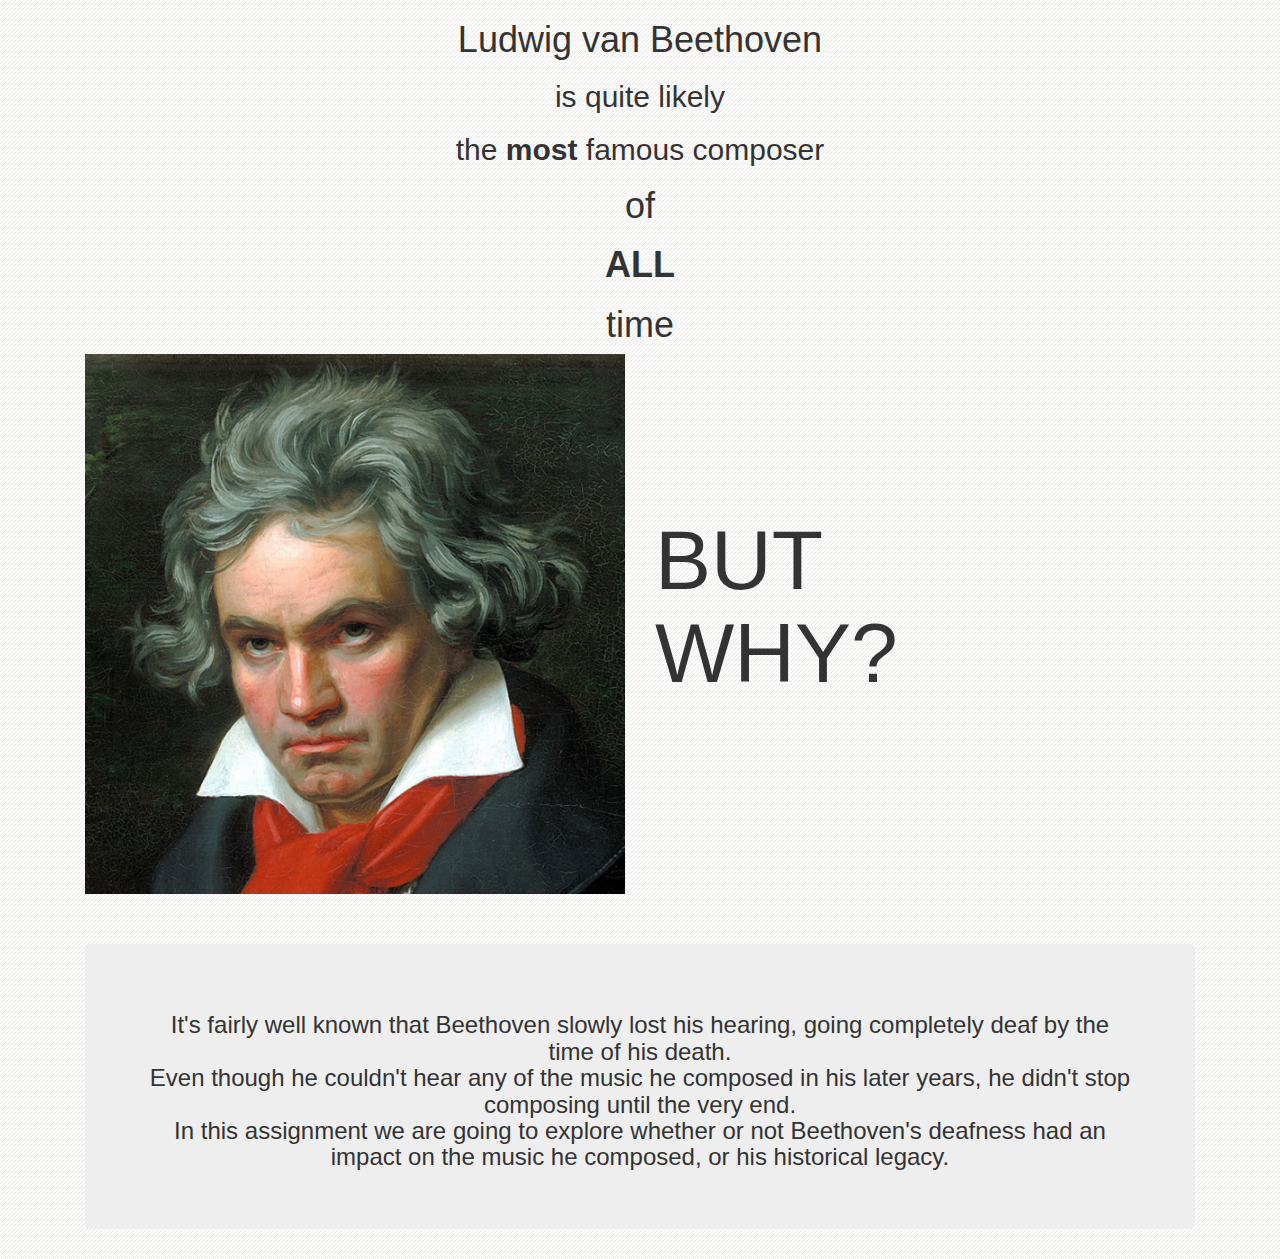
==== index.html @ 41ab372b "stuff" ====
<!DOCTYPE html>
<html lang="en">
<head>
  <meta charset="UTF-8">
  <title>Beethoven</title>
  <link rel="stylesheet" href="https://maxcdn.bootstrapcdn.com/bootstrap/3.3.7/css/bootstrap.min.css">
  <link rel="stylesheet" href="style.css">
</head>
<body>
  <div class="container">
    <div class="col-md-12 text-center">
      <h1>Ludwig van Beethoven</h1>
      <h2>is quite likely</h2>
      <h2>the <strong>most</strong> famous composer</h2>
      <h1>of</h1>
      <h1><strong>ALL</strong></h1>
      <h1>time</h1>
    </div>
    <div class="col-md-6 heading">
      <img src="beethoven.jpg" class="img-responsive">
    </div>
    <div class="col-md-6">
      <h1 class="but-why">
        BUT <br>
        WHY?
      </h1>
    </div>
    <div class="col-md-12">
      <div class="jumbotron intro">
        <h3>It's fairly well known that Beethoven slowly lost his hearing, going completely deaf by the time of his death.  <br>
        Even though he couldn't hear any of the music he composed in his later years, he didn't stop composing until the very end. <br>
        In this assignment we are going to explore whether or not Beethoven's deafness had an impact on the music he composed, or his historical legacy.</h3>
      </div>
    </div>
  </div>

</body>
</html>
---- style.css ----
body {
  background: url('./striped_lens.png')
}


.but-why {
  font-size: 6em;
  margin-top: 160px;
}

.intro {
  margin-top: 50px;
  text-align: center;
}
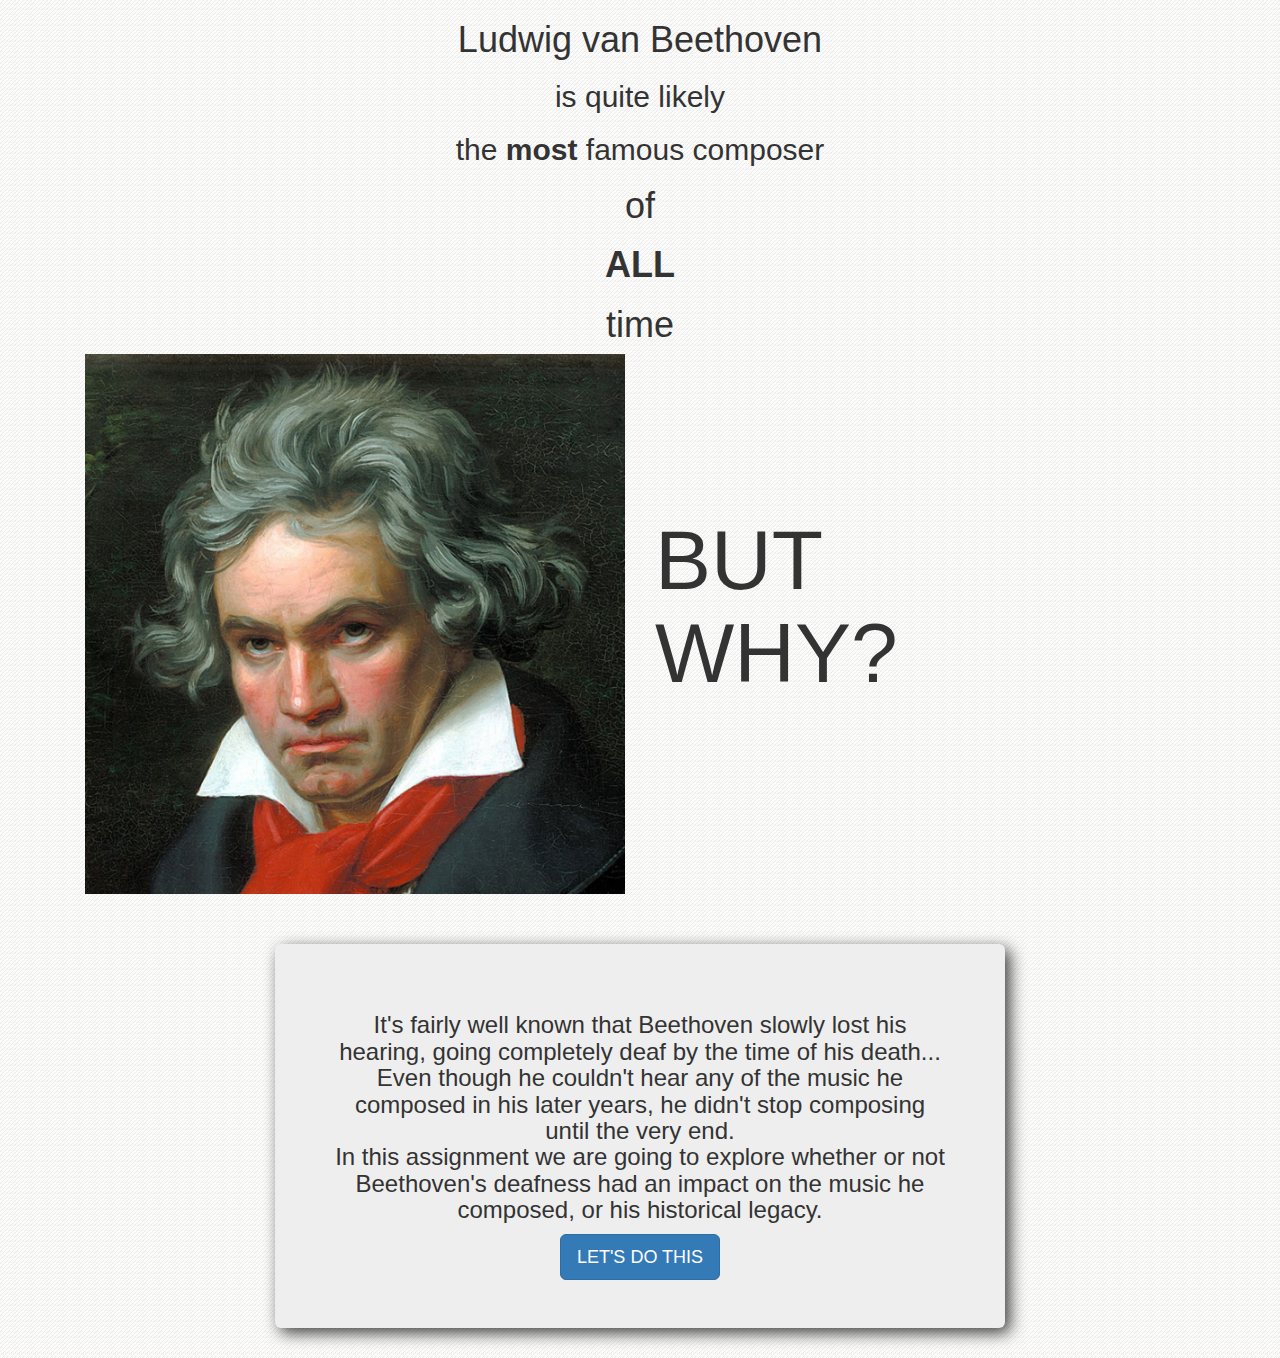
==== commit 31e7a179: "more stuff" ====
--- a/index.html
+++ b/index.html
@@ -25,11 +25,12 @@
         WHY?
       </h1>
     </div>
-    <div class="col-md-12">
+    <div class="col-md-8 col-md-offset-2">
       <div class="jumbotron intro">
-        <h3>It's fairly well known that Beethoven slowly lost his hearing, going completely deaf by the time of his death.  <br>
+        <h3>It's fairly well known that Beethoven slowly lost his hearing, going completely deaf by the time of his death...  <br>
         Even though he couldn't hear any of the music he composed in his later years, he didn't stop composing until the very end. <br>
         In this assignment we are going to explore whether or not Beethoven's deafness had an impact on the music he composed, or his historical legacy.</h3>
+        <a href="lesson.html"><button class="btn btn-lg btn-primary">LET'S DO THIS</button></a>
       </div>
     </div>
   </div>
--- a/style.css
+++ b/style.css
@@ -11,4 +11,14 @@
 .intro {
   margin-top: 50px;
   text-align: center;
+}
+
+.jumbotron {
+  -webkit-box-shadow: 5px 5px 16px 0px rgba(0,0,0,0.75);
+  -moz-box-shadow: 5px 5px 16px 0px rgba(0,0,0,0.75);
+  box-shadow: 5px 5px 16px 0px rgba(0,0,0,0.75);
+}
+
+.well {
+  margin-top: 25px;
 }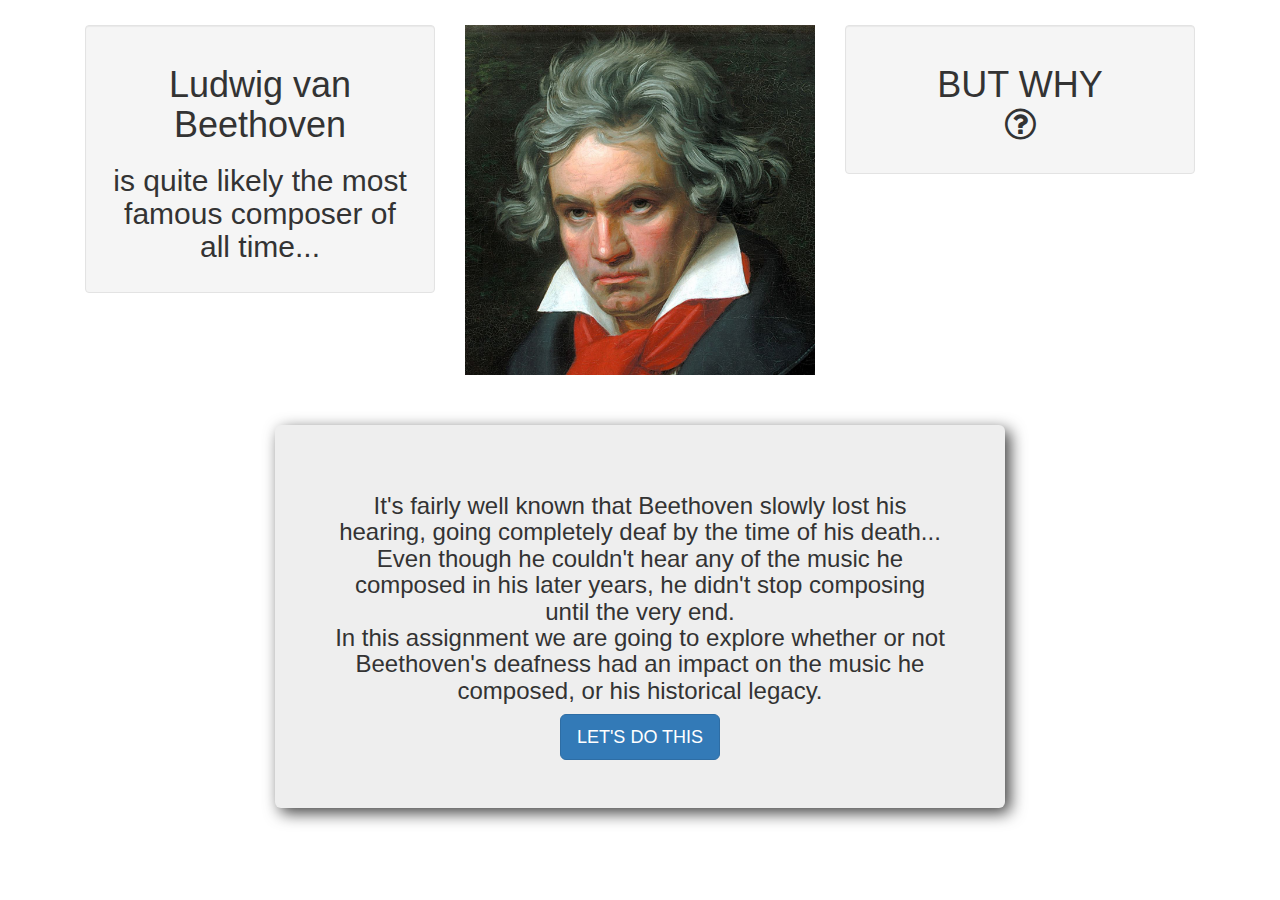
==== commit a41368f6: "content finished" ====
--- a/index.html
+++ b/index.html
@@ -4,26 +4,26 @@
   <meta charset="UTF-8">
   <title>Beethoven</title>
   <link rel="stylesheet" href="https://maxcdn.bootstrapcdn.com/bootstrap/3.3.7/css/bootstrap.min.css">
+  <link rel="stylesheet" href="https://cdnjs.cloudflare.com/ajax/libs/font-awesome/4.6.3/css/font-awesome.min.css">
   <link rel="stylesheet" href="style.css">
 </head>
 <body>
   <div class="container">
-    <div class="col-md-12 text-center">
-      <h1>Ludwig van Beethoven</h1>
-      <h2>is quite likely</h2>
-      <h2>the <strong>most</strong> famous composer</h2>
-      <h1>of</h1>
-      <h1><strong>ALL</strong></h1>
-      <h1>time</h1>
+    <div class="col-md-4 text-center">
+      <div class="well">
+        <h1>Ludwig van Beethoven </h1>
+        <h2>is quite likely the most famous composer of all time...</h2>
+      </div>
     </div>
-    <div class="col-md-6 heading">
+    <div class="col-md-4 heading">
       <img src="beethoven.jpg" class="img-responsive">
     </div>
-    <div class="col-md-6">
-      <h1 class="but-why">
-        BUT <br>
-        WHY?
-      </h1>
+    <div class="col-md-4 text-center">
+     <div class="well">
+       <h1 class="uppercase">BUT WHY <br>
+        <i class="fa fa-question-circle-o" style="font-size:36px"></i>
+       </h1>
+     </div>
     </div>
     <div class="col-md-8 col-md-offset-2">
       <div class="jumbotron intro">
--- a/style.css
+++ b/style.css
@@ -1,7 +1,6 @@
 body {
-  background: url('./striped_lens.png')
+  background: url('./lightpaperfibers.png')
 }
-
 
 .but-why {
   font-size: 6em;
@@ -21,4 +20,8 @@
 
 .well {
   margin-top: 25px;
+}
+
+img {
+  margin-top: 25px;
 }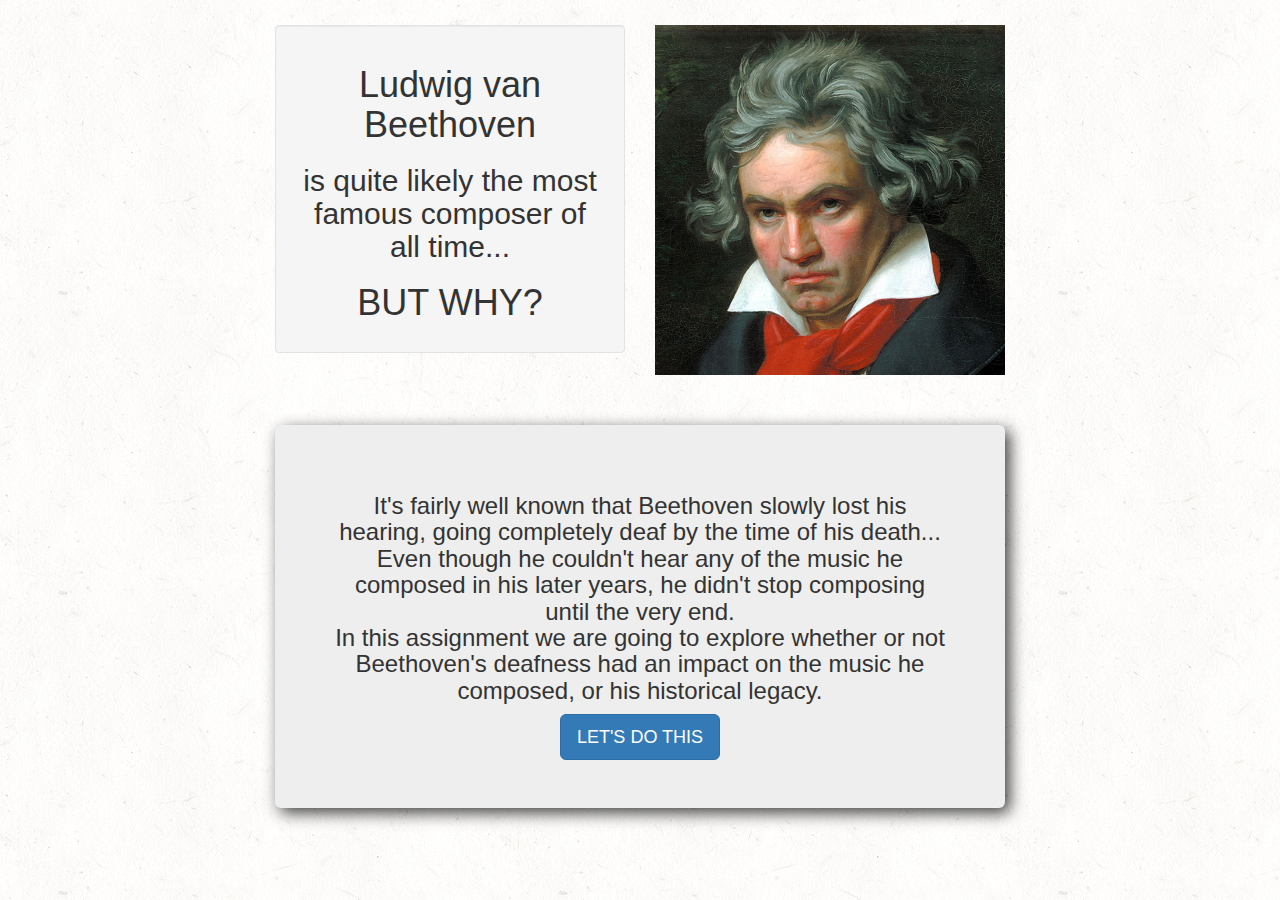
==== commit 54e78a19: "edited frontpage" ====
--- a/index.html
+++ b/index.html
@@ -4,33 +4,27 @@
   <meta charset="UTF-8">
   <title>Beethoven</title>
   <link rel="stylesheet" href="https://maxcdn.bootstrapcdn.com/bootstrap/3.3.7/css/bootstrap.min.css">
-  <link rel="stylesheet" href="https://cdnjs.cloudflare.com/ajax/libs/font-awesome/4.6.3/css/font-awesome.min.css">
   <link rel="stylesheet" href="style.css">
 </head>
 <body>
   <div class="container">
-    <div class="col-md-4 text-center">
+    <div class="col-md-4 col-md-offset-2 text-center">
       <div class="well">
         <h1>Ludwig van Beethoven </h1>
         <h2>is quite likely the most famous composer of all time...</h2>
+               <h1 class="uppercase">BUT WHY?
+       </h1>
       </div>
     </div>
     <div class="col-md-4 heading">
       <img src="beethoven.jpg" class="img-responsive">
-    </div>
-    <div class="col-md-4 text-center">
-     <div class="well">
-       <h1 class="uppercase">BUT WHY <br>
-        <i class="fa fa-question-circle-o" style="font-size:36px"></i>
-       </h1>
-     </div>
     </div>
     <div class="col-md-8 col-md-offset-2">
       <div class="jumbotron intro">
         <h3>It's fairly well known that Beethoven slowly lost his hearing, going completely deaf by the time of his death...  <br>
         Even though he couldn't hear any of the music he composed in his later years, he didn't stop composing until the very end. <br>
         In this assignment we are going to explore whether or not Beethoven's deafness had an impact on the music he composed, or his historical legacy.</h3>
-        <a href="lesson.html"><button class="btn btn-lg btn-primary">LET'S DO THIS</button></a>
+        <a href="lesson1.html"><button class="btn btn-lg btn-primary">LET'S DO THIS</button></a>
       </div>
     </div>
   </div>
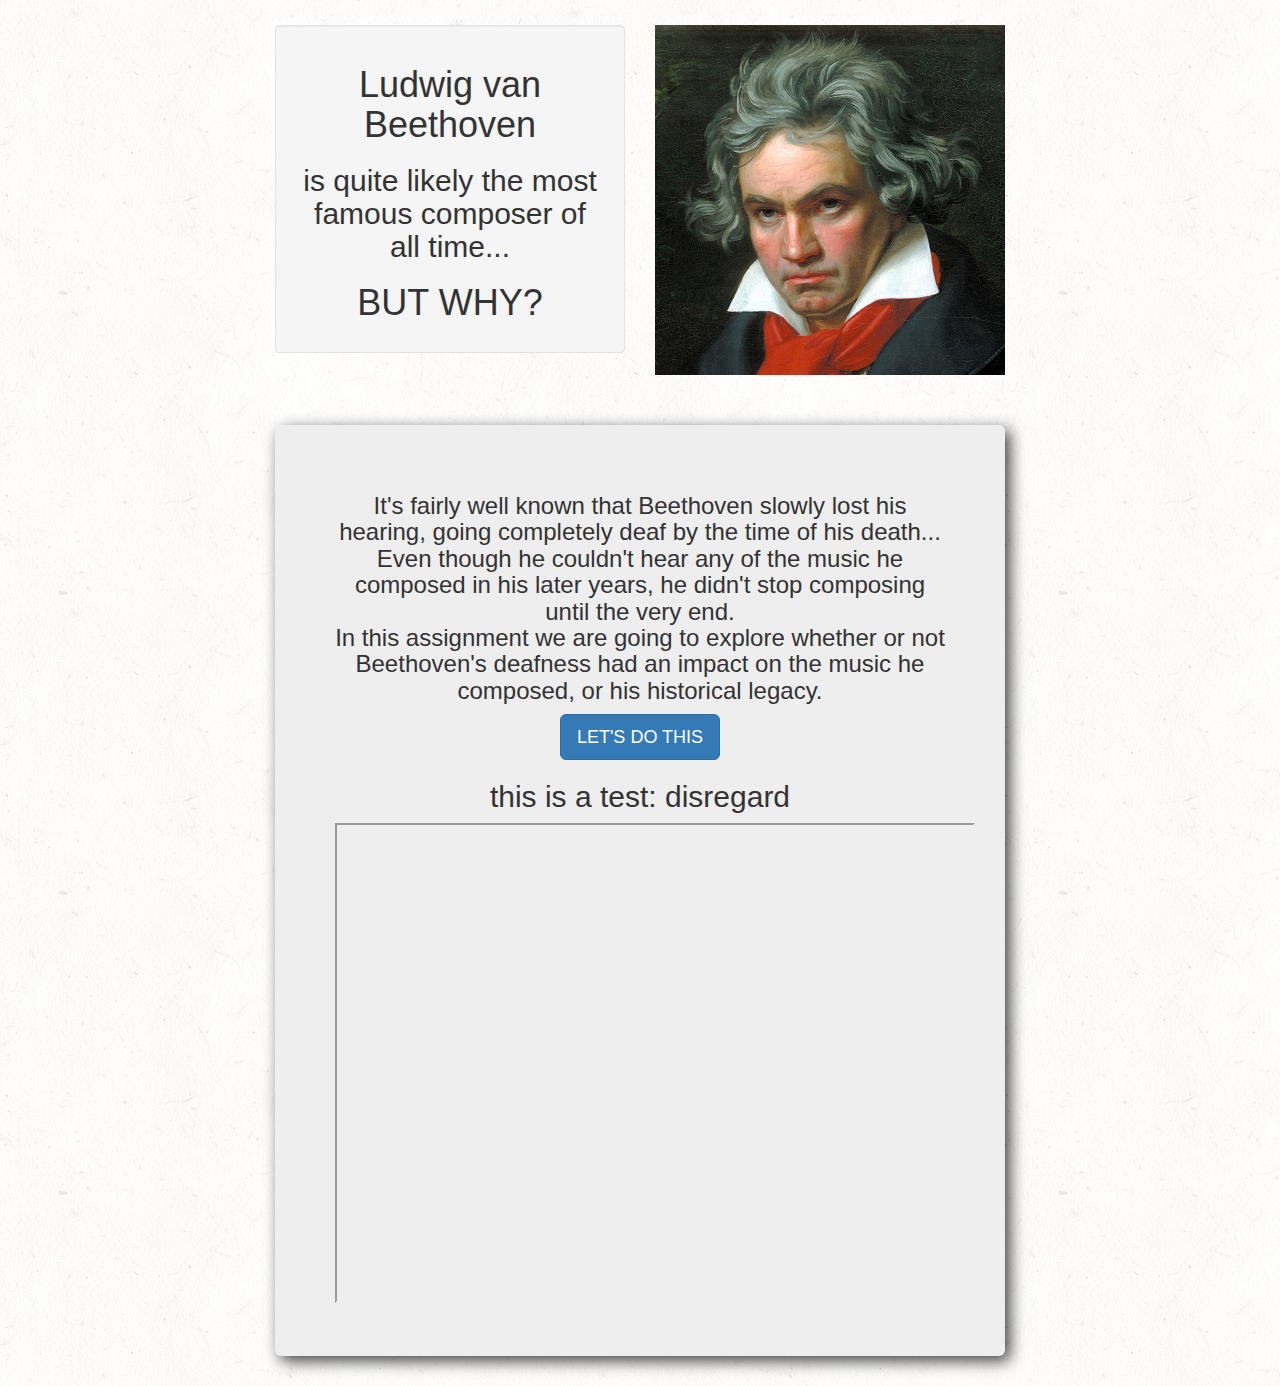
==== commit 1a2e87fb: "testing video" ====
--- a/index.html
+++ b/index.html
@@ -25,6 +25,10 @@
         Even though he couldn't hear any of the music he composed in his later years, he didn't stop composing until the very end. <br>
         In this assignment we are going to explore whether or not Beethoven's deafness had an impact on the music he composed, or his historical legacy.</h3>
         <a href="lesson1.html"><button class="btn btn-lg btn-primary">LET'S DO THIS</button></a>
+        <p></p>
+          <p></p>
+        <h2>this is a test: disregard</h2>
+        <iframe src="https://drive.google.com/file/d/0B1mPYN7x6PztWmptZzh3YkFnRFk/preview" width="640" height="480`"></iframe>
       </div>
     </div>
   </div>
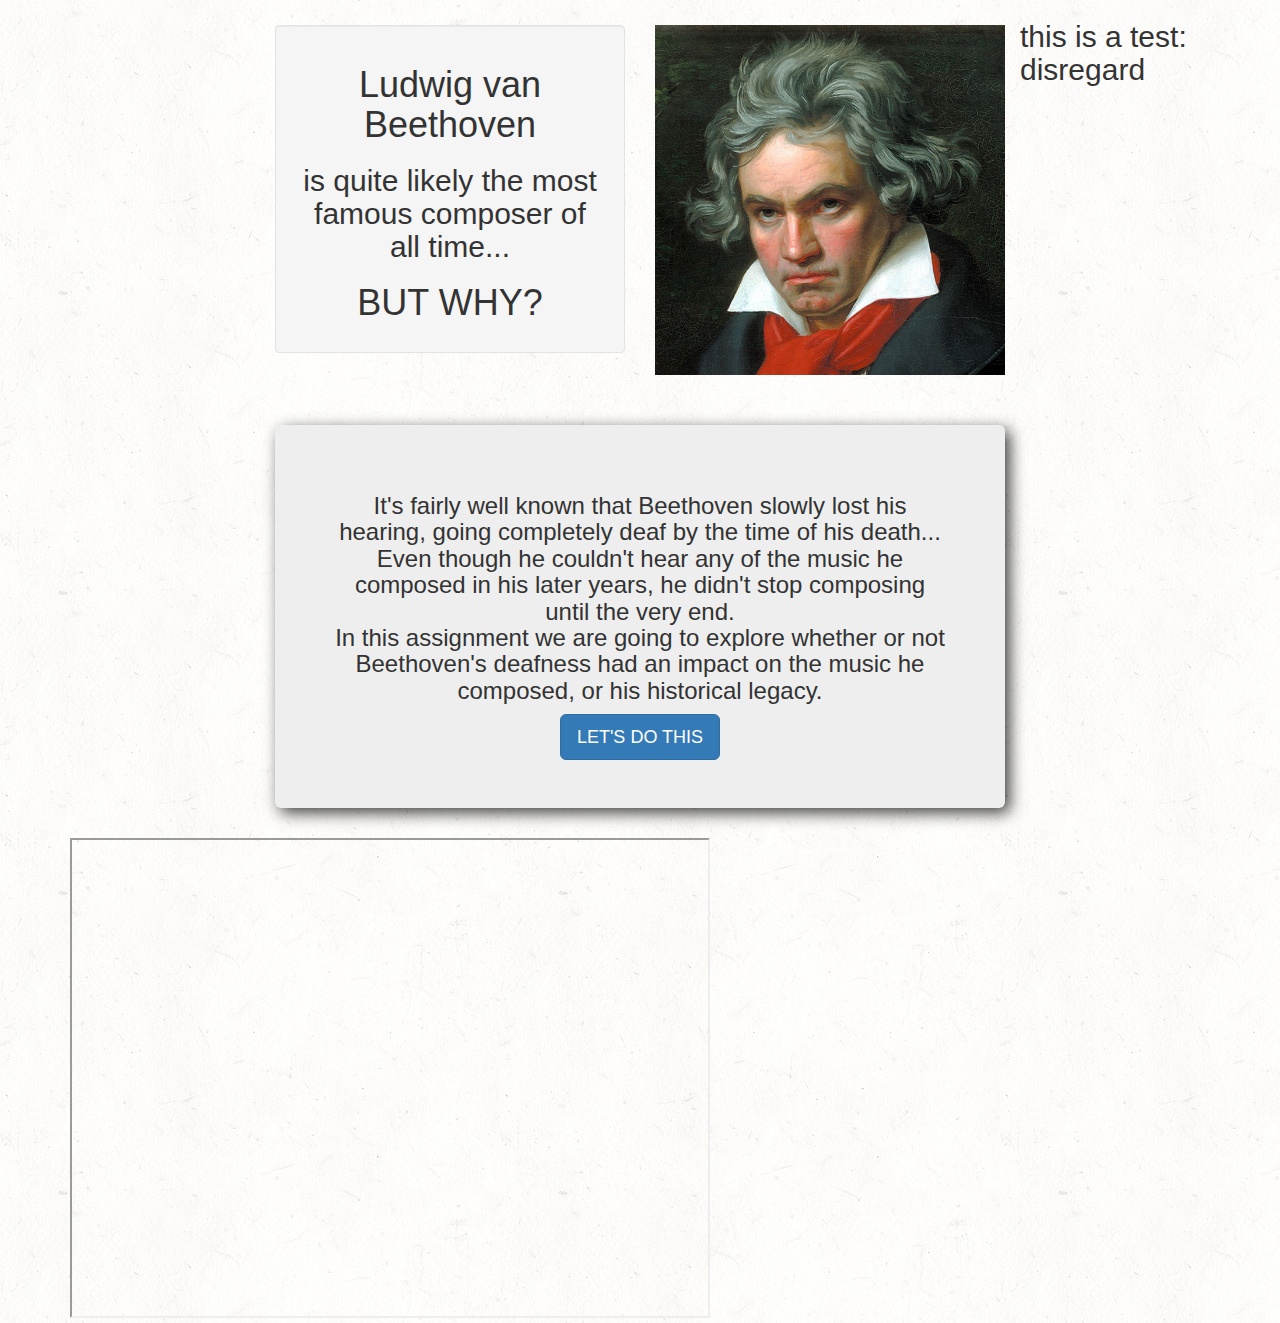
==== commit 966bef91: "testing video" ====
--- a/index.html
+++ b/index.html
@@ -25,12 +25,12 @@
         Even though he couldn't hear any of the music he composed in his later years, he didn't stop composing until the very end. <br>
         In this assignment we are going to explore whether or not Beethoven's deafness had an impact on the music he composed, or his historical legacy.</h3>
         <a href="lesson1.html"><button class="btn btn-lg btn-primary">LET'S DO THIS</button></a>
+      </div>
+    </div>
         <p></p>
           <p></p>
         <h2>this is a test: disregard</h2>
         <iframe src="https://drive.google.com/file/d/0B1mPYN7x6PztWmptZzh3YkFnRFk/preview" width="640" height="480`"></iframe>
-      </div>
-    </div>
   </div>
 
 </body>
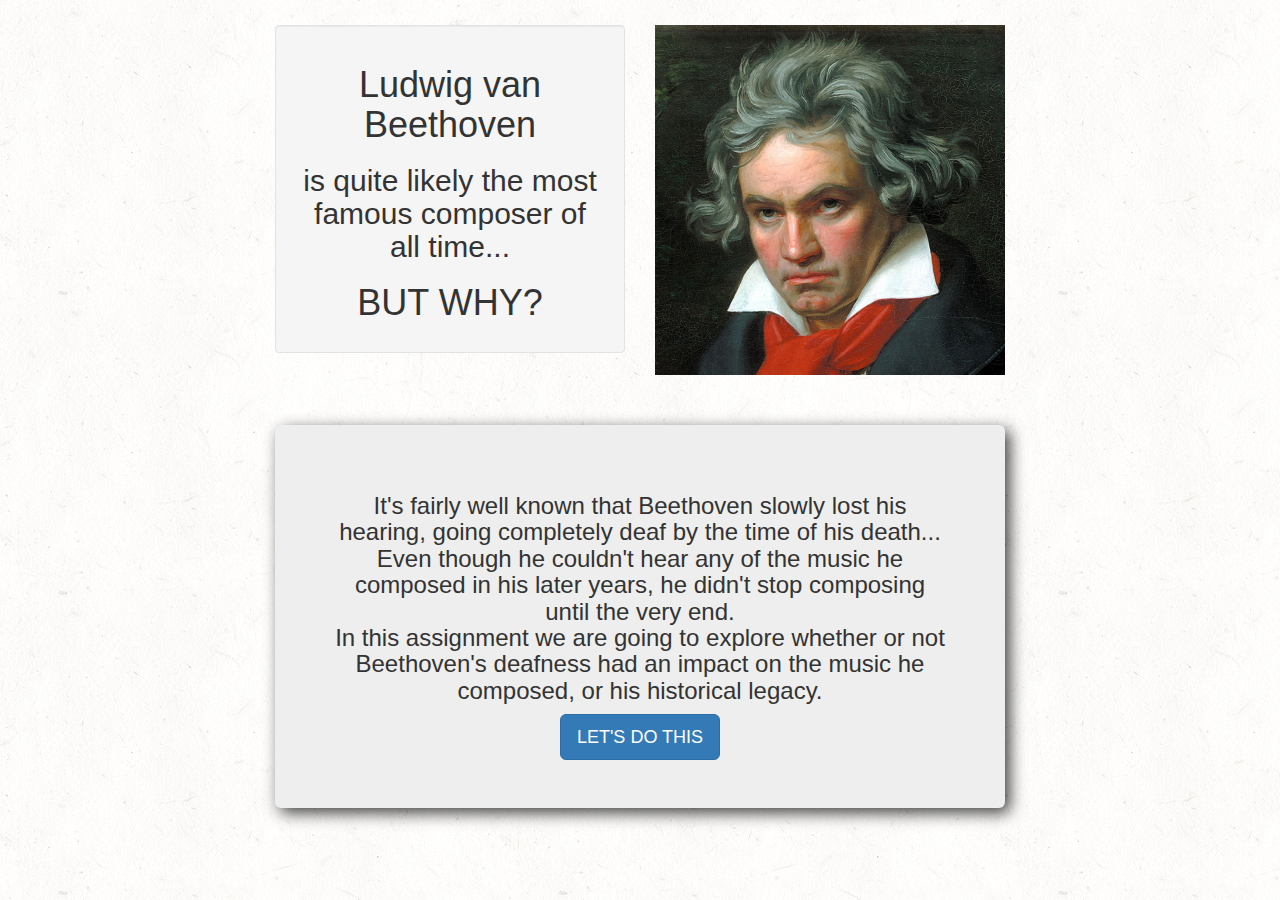
==== commit afaa2642: "testing video" ====
--- a/index.html
+++ b/index.html
@@ -27,10 +27,6 @@
         <a href="lesson1.html"><button class="btn btn-lg btn-primary">LET'S DO THIS</button></a>
       </div>
     </div>
-        <p></p>
-          <p></p>
-        <h2>this is a test: disregard</h2>
-        <iframe src="https://drive.google.com/file/d/0B1mPYN7x6PztWmptZzh3YkFnRFk/preview" width="640" height="480`"></iframe>
   </div>
 
 </body>
